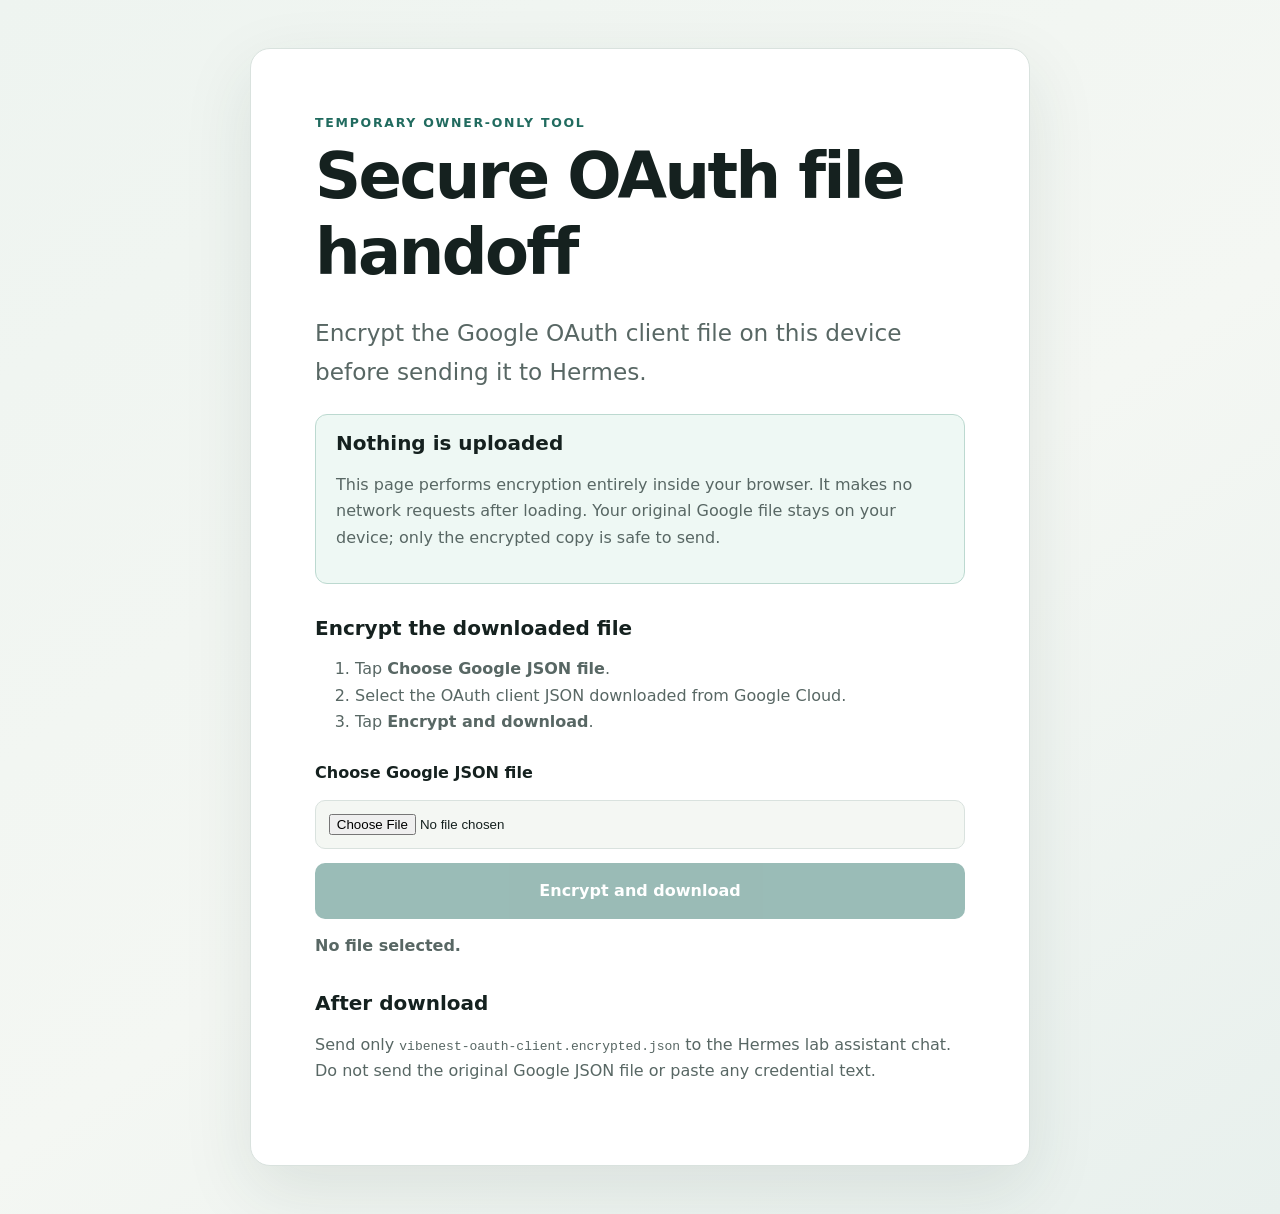
==== secure-handoff/index.html @ 4ca8cb10 "Add temporary encrypted OAuth handoff" ====
<!doctype html>
<html lang="en">
<head>
  <meta charset="utf-8">
  <meta name="viewport" content="width=device-width, initial-scale=1">
  <meta http-equiv="Content-Security-Policy" content="default-src 'none'; script-src 'self'; style-src 'self'; connect-src 'none'; img-src 'none'; font-src 'none'; object-src 'none'; base-uri 'none'; form-action 'none'; frame-ancestors 'none'">
  <meta name="robots" content="noindex, nofollow, noarchive">
  <title>Secure OAuth File Handoff</title>
  <link rel="stylesheet" href="/styles.css">
  <script src="/secure-handoff/handoff.js" defer></script>
</head>
<body>
  <main>
    <p class="eyebrow">Temporary owner-only tool</p>
    <h1>Secure OAuth file handoff</h1>
    <p class="lede">Encrypt the Google OAuth client file on this device before sending it to Hermes.</p>

    <section class="notice" aria-labelledby="privacy-heading">
      <h2 id="privacy-heading">Nothing is uploaded</h2>
      <p>This page performs encryption entirely inside your browser. It makes no network requests after loading. Your original Google file stays on your device; only the encrypted copy is safe to send.</p>
    </section>

    <section aria-labelledby="steps-heading">
      <h2 id="steps-heading">Encrypt the downloaded file</h2>
      <ol>
        <li>Tap <strong>Choose Google JSON file</strong>.</li>
        <li>Select the OAuth client JSON downloaded from Google Cloud.</li>
        <li>Tap <strong>Encrypt and download</strong>.</li>
      </ol>
      <div class="handoff-form">
        <label for="credential-file">Choose Google JSON file</label>
        <input id="credential-file" type="file" accept="application/json,.json">
        <button id="encrypt-button" type="button" disabled>Encrypt and download</button>
        <p id="status" class="status" role="status" aria-live="polite">No file selected.</p>
      </div>
    </section>

    <section>
      <h2>After download</h2>
      <p>Send only <code>vibenest-oauth-client.encrypted.json</code> to the Hermes lab assistant chat. Do not send the original Google JSON file or paste any credential text.</p>
    </section>
  </main>
</body>
</html>
---- styles.css ----
:root {
  color-scheme: light;
  --ink: #15211f;
  --muted: #586764;
  --paper: #f4f7f3;
  --panel: #ffffff;
  --accent: #216b5f;
  --line: #d9e2de;
}

* { box-sizing: border-box; }

body {
  margin: 0;
  background: linear-gradient(145deg, #eef4f0 0%, var(--paper) 55%, #e8f0ed 100%);
  color: var(--ink);
  font-family: Inter, ui-sans-serif, system-ui, -apple-system, BlinkMacSystemFont, "Segoe UI", sans-serif;
  line-height: 1.65;
}

main {
  width: min(780px, calc(100% - 32px));
  margin: 48px auto;
  padding: clamp(28px, 6vw, 64px);
  background: var(--panel);
  border: 1px solid var(--line);
  border-radius: 20px;
  box-shadow: 0 24px 70px rgba(28, 61, 53, 0.10);
}

h1, h2 { line-height: 1.2; }
h1 { margin: 0.25rem 0 1rem; font-size: clamp(2.1rem, 7vw, 4rem); letter-spacing: -0.04em; }
h2 { margin-top: 2rem; font-size: 1.25rem; }
p, li { color: var(--muted); }
a { color: var(--accent); text-underline-offset: 0.16em; }

.eyebrow {
  margin: 0;
  color: var(--accent);
  font-size: 0.78rem;
  font-weight: 750;
  letter-spacing: 0.14em;
  text-transform: uppercase;
}

.lede { font-size: clamp(1.15rem, 3vw, 1.45rem); }
.updated { font-size: 0.92rem; }

nav {
  display: flex;
  flex-wrap: wrap;
  gap: 0.8rem 1.2rem;
  margin-top: 2.5rem;
  padding-top: 1.25rem;
  border-top: 1px solid var(--line);
}

.notice {
  padding: 1rem 1.25rem;
  background: #eef8f4;
  border: 1px solid #bcd9d0;
  border-radius: 12px;
}

.notice h2 { margin-top: 0; }

.handoff-form {
  display: grid;
  gap: 0.9rem;
  margin-top: 1.5rem;
}

.handoff-form label { font-weight: 700; }

input[type="file"] {
  width: 100%;
  padding: 0.8rem;
  border: 1px solid var(--line);
  border-radius: 10px;
  background: var(--paper);
}

button {
  width: 100%;
  padding: 0.9rem 1rem;
  border: 0;
  border-radius: 10px;
  background: var(--accent);
  color: #fff;
  font: inherit;
  font-weight: 750;
  cursor: pointer;
}

button:disabled {
  opacity: 0.45;
  cursor: not-allowed;
}

.status {
  min-height: 1.65em;
  margin: 0;
  font-weight: 650;
}

code {
  overflow-wrap: anywhere;
}

@media (max-width: 520px) {
  main { margin: 16px auto; border-radius: 14px; }
}
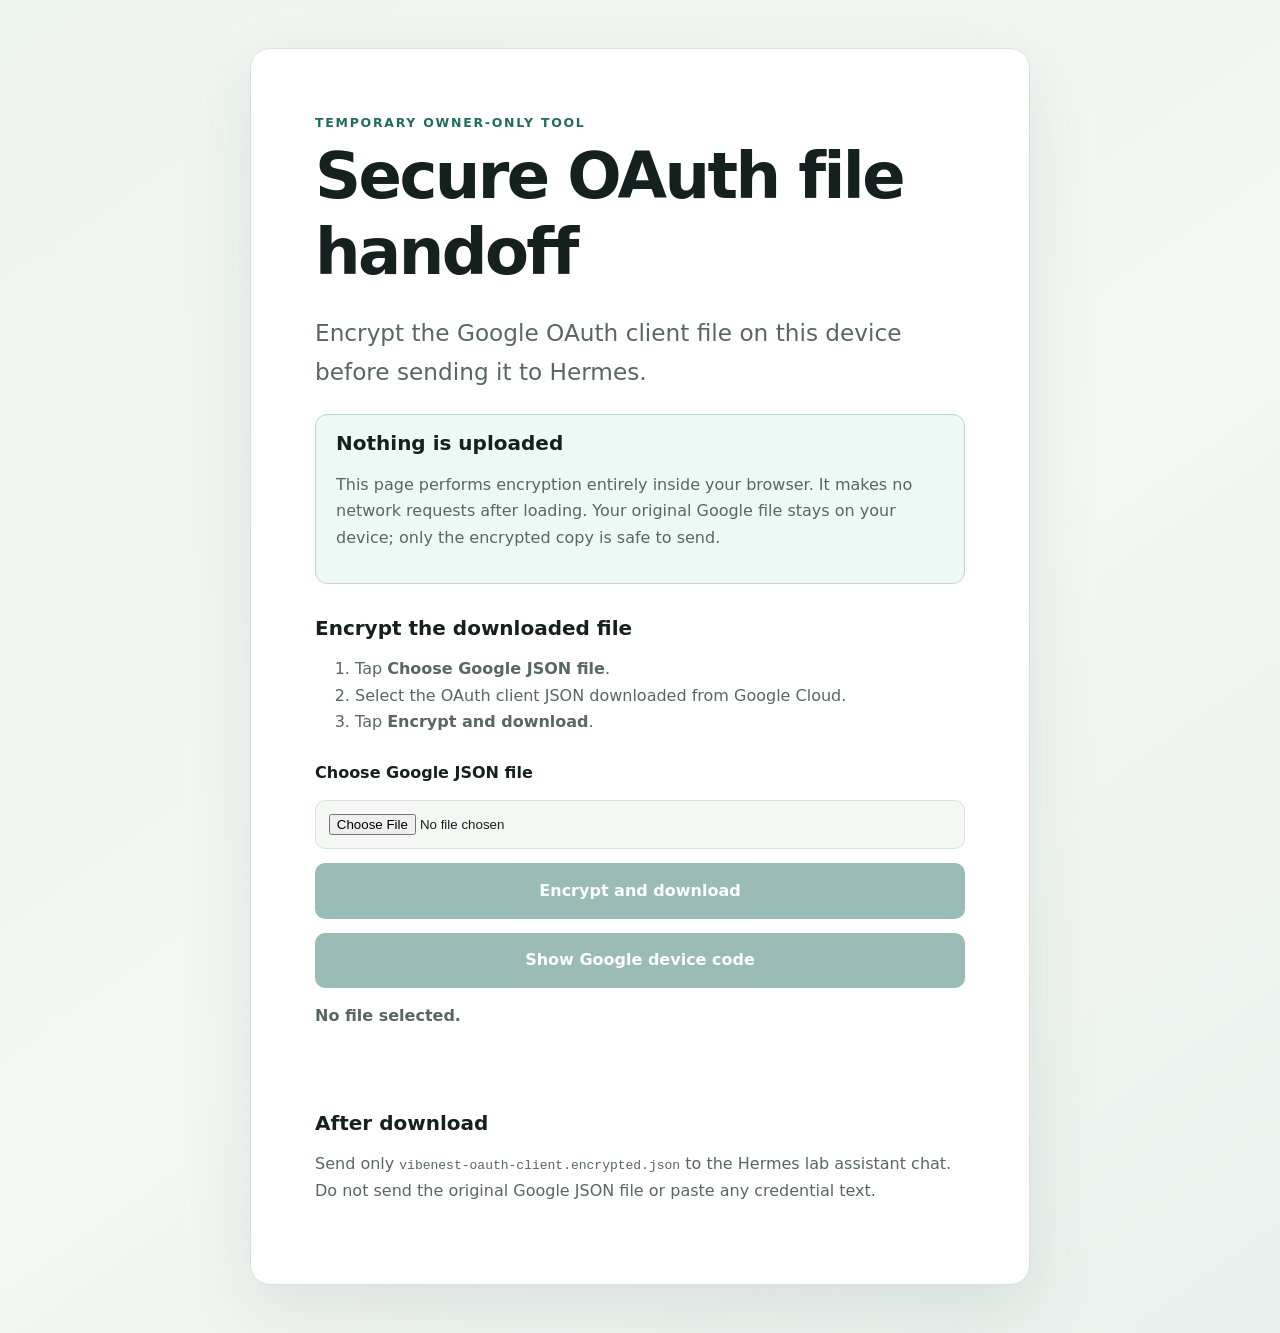
==== commit 85d4391c: "Add private device-code reveal" ====
--- a/secure-handoff/index.html
+++ b/secure-handoff/index.html
@@ -7,6 +7,7 @@
   <meta name="robots" content="noindex, nofollow, noarchive">
   <title>Secure OAuth File Handoff</title>
   <link rel="stylesheet" href="/styles.css">
+  <script src="/secure-handoff/device-code.js" defer></script>
   <script src="/secure-handoff/handoff.js" defer></script>
 </head>
 <body>
@@ -31,7 +32,9 @@
         <label for="credential-file">Choose Google JSON file</label>
         <input id="credential-file" type="file" accept="application/json,.json">
         <button id="encrypt-button" type="button" disabled>Encrypt and download</button>
+        <button id="show-code-button" type="button" disabled>Show Google device code</button>
         <p id="status" class="status" role="status" aria-live="polite">No file selected.</p>
+        <p id="device-code" class="device-code" aria-live="polite"></p>
       </div>
     </section>
 
--- a/styles.css
+++ b/styles.css
@@ -103,6 +103,17 @@
   font-weight: 650;
 }
 
+.device-code {
+  min-height: 2.2rem;
+  margin: 0;
+  color: var(--ink);
+  font-family: ui-monospace, SFMono-Regular, Menlo, Consolas, monospace;
+  font-size: clamp(1.35rem, 6vw, 2.25rem);
+  font-weight: 800;
+  letter-spacing: 0.08em;
+  text-align: center;
+}
+
 code {
   overflow-wrap: anywhere;
 }
